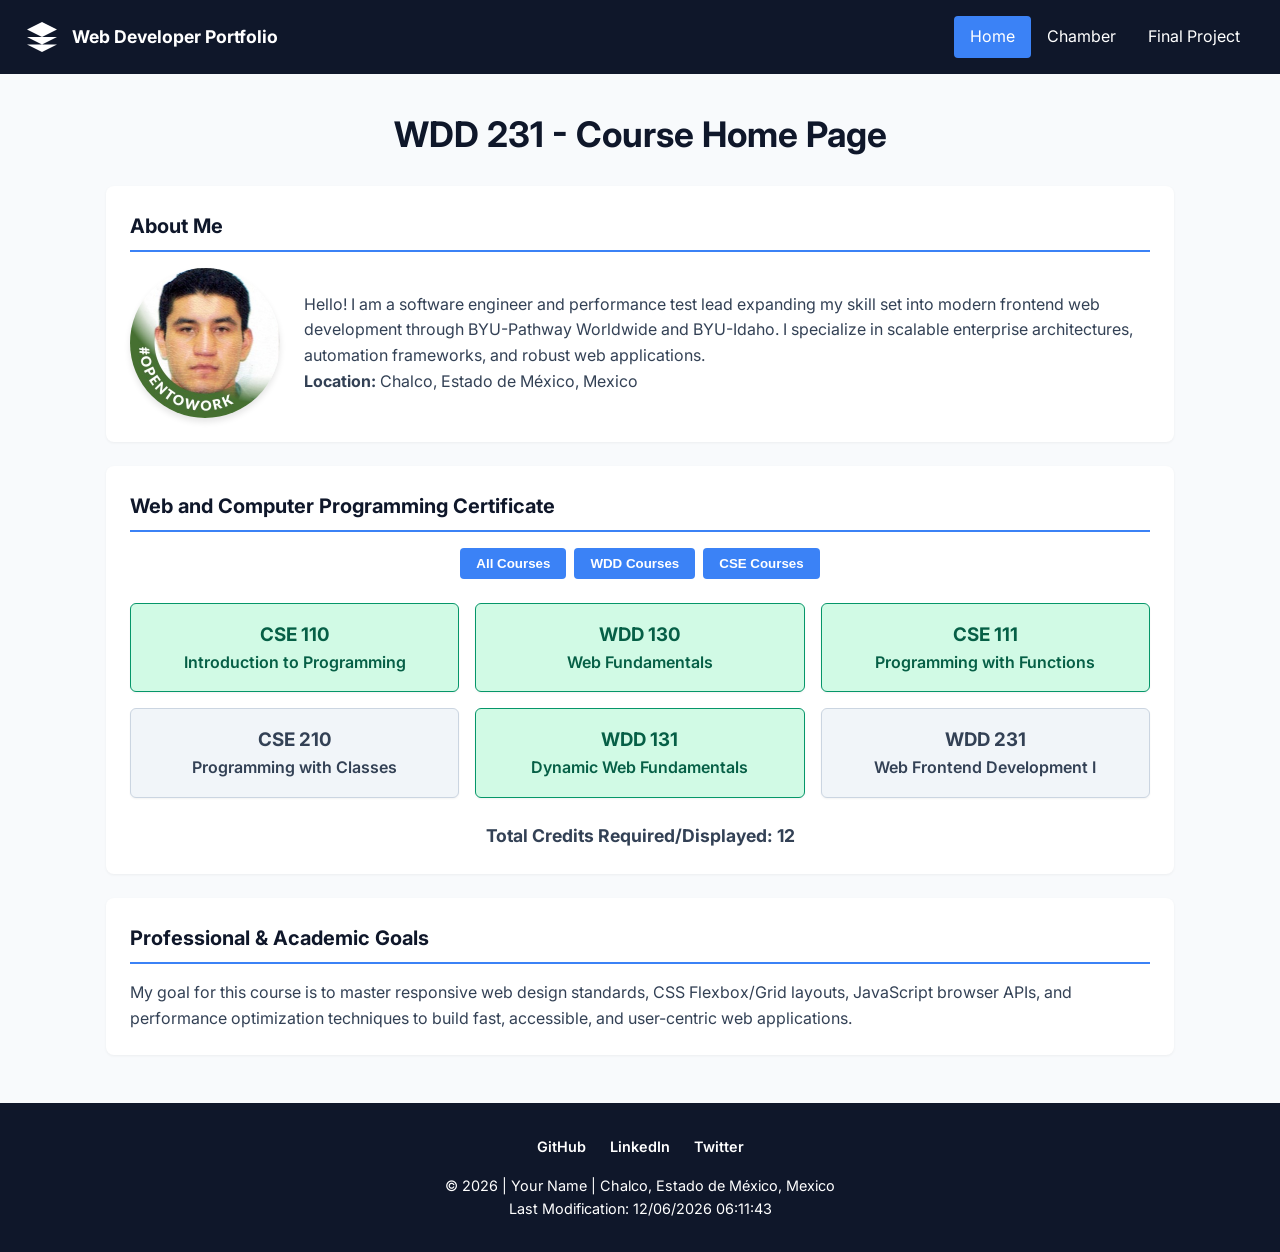
==== index.html @ 251a009f "Initial commit" ====
<!DOCTYPE html>
<html lang="en">
<head>
  <meta charset="UTF-8">
  <meta name="viewport" content="width=device-width, initial-scale=1.0">
  <title>WDD 231 - Course Home Page</title>
  <meta name="description" content="WDD 231 Course Home Page showcasing student profile, web development certificate coursework, and assignments for Web Frontend Development I.">
  <meta name="author" content="Senior Performance Test Engineer & Web Developer">
  
  <!-- Google Fonts -->
  <link rel="preconnect" href="https://fonts.googleapis.com">
  <link rel="preconnect" href="https://fonts.gstatic.com" crossorigin>
  <link href="https://fonts.googleapis.com/css2?family=Inter:wght@300;400;600;700&display=swap" rel="stylesheet">
  
  <!-- CSS Stylesheets -->
  <link rel="stylesheet" href="styles/small.css">
  <link rel="stylesheet" href="styles/larger.css">
  
  <!-- JavaScript Files with defer -->
  <script src="scripts/navigation.js" defer></script>
  <script src="scripts/date.js" defer></script>
  <script src="scripts/course.js" defer></script>
</head>
<body>
  <header>
    <div class="site-logo">
      <svg viewBox="0 0 24 24" width="36" height="36" aria-hidden="true">
        <path fill="#ffffff" d="M12 2L2 7l10 5 10-5-10-5zM2 17l10 5 10-5M2 12l10 5 10-5"></path>
      </svg>
      <span>Web Developer Portfolio</span>
    </div>
    <button id="menu-button" aria-label="Toggle navigation menu">☰</button>
    <nav id="animate-nav" class="navigation">
      <a href="index.html" class="active">Home</a>
      <a href="chamber/index.html">Chamber</a>
      <a href="https://github.com" target="_blank" rel="noopener">Final Project</a>
    </nav>
  </header>

  <main>
    <h1>WDD 231 - Course Home Page</h1>

    <!-- Section 1: About Me -->
    <section class="card">
      <h2>About Me</h2>
      <div class="about-content">
        <img src="images/ricardo-corona.jpeg" alt="Profile Picture" width="150" height="150" loading="lazy">
        <div>
          <p>Hello! I am a software engineer and performance test lead expanding my skill set into modern frontend web development through BYU-Pathway Worldwide and BYU-Idaho. I specialize in scalable enterprise architectures, automation frameworks, and robust web applications.</p>
          <p><strong>Location:</strong> Chalco, Estado de México, Mexico</p>
        </div>
      </div>
    </section>

    <!-- Section 2: Web and Computer Programming Certificate Courses -->
    <section class="card">
      <h2>Web and Computer Programming Certificate</h2>
      <div class="filter-buttons">
        <button id="all-courses">All Courses</button>
        <button id="wdd-courses">WDD Courses</button>
        <button id="cse-courses">CSE Courses</button>
      </div>
      <div id="course-container" class="course-grid">
        <!-- Courses will be dynamically injected here via course.js -->
      </div>
      <p id="total-credits" class="credits-display"></p>
    </section>

    <!-- Section 3: Professional Goals -->
    <section class="card">
      <h2>Professional & Academic Goals</h2>
      <p>My goal for this course is to master responsive web design standards, CSS Flexbox/Grid layouts, JavaScript browser APIs, and performance optimization techniques to build fast, accessible, and user-centric web applications.</p>
    </section>
  </main>

  <footer>
    <div class="social-links">
      <a href="https://github.com" target="_blank" rel="noopener" aria-label="GitHub">GitHub</a>
      <a href="https://linkedin.com" target="_blank" rel="noopener" aria-label="LinkedIn">LinkedIn</a>
      <a href="https://twitter.com" target="_blank" rel="noopener" aria-label="Twitter">Twitter</a>
    </div>
    <p>&copy; <span id="currentyear"></span> | Your Name | Chalco, Estado de México, Mexico</p>
    <p id="lastModified"></p>
  </footer>
</body>
</html>
---- styles/small.css ----
:root {
  --primary-color: #0f172a;
  --secondary-color: #3b82f6;
  --accent-color: #1e293b;
  --bg-color: #f8fafc;
  --card-bg: #ffffff;
  --text-color: #334155;
  --completed-bg: #d1fae5;
  --completed-border: #059669;
  --pending-bg: #f1f5f9;
  --pending-border: #cbd5e1;
}

* {
  box-sizing: border-box;
  margin: 0;
  padding: 0;
}

body {
  font-family: 'Inter', sans-serif;
  background-color: var(--bg-color);
  color: var(--text-color);
  line-height: 1.6;
}

/* Header & Navigation */
header {
  background-color: var(--primary-color);
  color: white;
  display: flex;
  justify-content: space-between;
  align-items: center;
  padding: 1rem 1.5rem;
  position: relative;
}

.site-logo {
  display: flex;
  align-items: center;
  gap: 0.75rem;
  font-weight: 700;
  font-size: 1.1rem;
}

#menu-button {
  background: none;
  border: none;
  color: white;
  font-size: 1.75rem;
  cursor: pointer;
}

.navigation {
  display: none;
  flex-direction: column;
  position: absolute;
  top: 100%;
  left: 0;
  width: 100%;
  background-color: var(--primary-color);
  box-shadow: 0 4px 6px -1px rgba(0,0,0,0.1);
  z-index: 10;
}

.navigation.open {
  display: flex;
}

.navigation a {
  padding: 1rem 1.5rem;
  color: white;
  text-decoration: none;
  text-align: center;
  border-top: 1px solid rgba(255,255,255,0.1);
  transition: background 0.2s;
}

.navigation a:hover, .navigation a.active {
  background-color: var(--secondary-color);
}

/* Main Layout */
main {
  max-width: 1100px;
  margin: 2rem auto;
  padding: 0 1rem;
}

h1 {
  font-size: 1.8rem;
  margin-bottom: 1.5rem;
  color: var(--primary-color);
  text-align: center;
}

.card {
  background-color: var(--card-bg);
  border-radius: 8px;
  padding: 1.5rem;
  margin-bottom: 1.5rem;
  box-shadow: 0 1px 3px rgba(0,0,0,0.05);
}

.card h2 {
  font-size: 1.25rem;
  margin-bottom: 1rem;
  color: var(--primary-color);
  border-bottom: 2px solid var(--secondary-color);
  padding-bottom: 0.5rem;
}

.about-content {
  display: flex;
  flex-direction: column;
  align-items: center;
  gap: 1.5rem;
  text-align: center;
}

.about-content img {
  border-radius: 50%;
  object-fit: cover;
  box-shadow: 0 4px 6px rgba(0,0,0,0.1);
}

/* Course Filters & Grid */
.filter-buttons {
  display: flex;
  justify-content: center;
  gap: 0.5rem;
  margin-bottom: 1.5rem;
  flex-wrap: wrap;
}

.filter-buttons button {
  padding: 0.5rem 1rem;
  background-color: var(--secondary-color);
  color: white;
  border: none;
  border-radius: 4px;
  cursor: pointer;
  font-weight: 600;
  transition: opacity 0.2s;
}

.filter-buttons button:hover {
  opacity: 0.9;
}

.course-grid {
  display: grid;
  grid-template-columns: 1fr;
  gap: 1rem;
}

.course-card {
  padding: 1rem;
  border-radius: 6px;
  text-align: center;
  font-weight: 600;
  box-shadow: 0 1px 2px rgba(0,0,0,0.05);
  transition: transform 0.2s;
}

.course-card.completed {
  background-color: var(--completed-bg);
  border: 1px solid var(--completed-border);
  color: #065f46;
}

.course-card.pending {
  background-color: var(--pending-bg);
  border: 1px solid var(--pending-border);
  color: var(--text-color);
}

.credits-display {
  margin-top: 1.5rem;
  font-weight: 700;
  text-align: center;
  font-size: 1.1rem;
}

/* Footer */
footer {
  background-color: var(--primary-color);
  color: white;
  text-align: center;
  padding: 2rem 1rem;
  margin-top: 3rem;
  font-size: 0.9rem;
}

.social-links {
  display: flex;
  justify-content: center;
  gap: 1.5rem;
  margin-bottom: 1rem;
}

.social-links a {
  color: white;
  text-decoration: none;
  font-weight: 600;
}

.social-links a:hover {
  color: var(--secondary-color);
}
---- styles/larger.css ----
@media screen and (min-width: 768px) {
  #menu-button {
    display: none;
  }

  .navigation {
    display: flex;
    position: static;
    flex-direction: row;
    width: auto;
    background: transparent;
    box-shadow: none;
  }

  .navigation a {
    border-top: none;
    padding: 0.5rem 1rem;
    border-radius: 4px;
  }

  .about-content {
    flex-direction: row;
    text-align: left;
  }

  .course-grid {
    grid-template-columns: repeat(3, 1fr);
  }

  h1 {
    font-size: 2.2rem;
  }
}
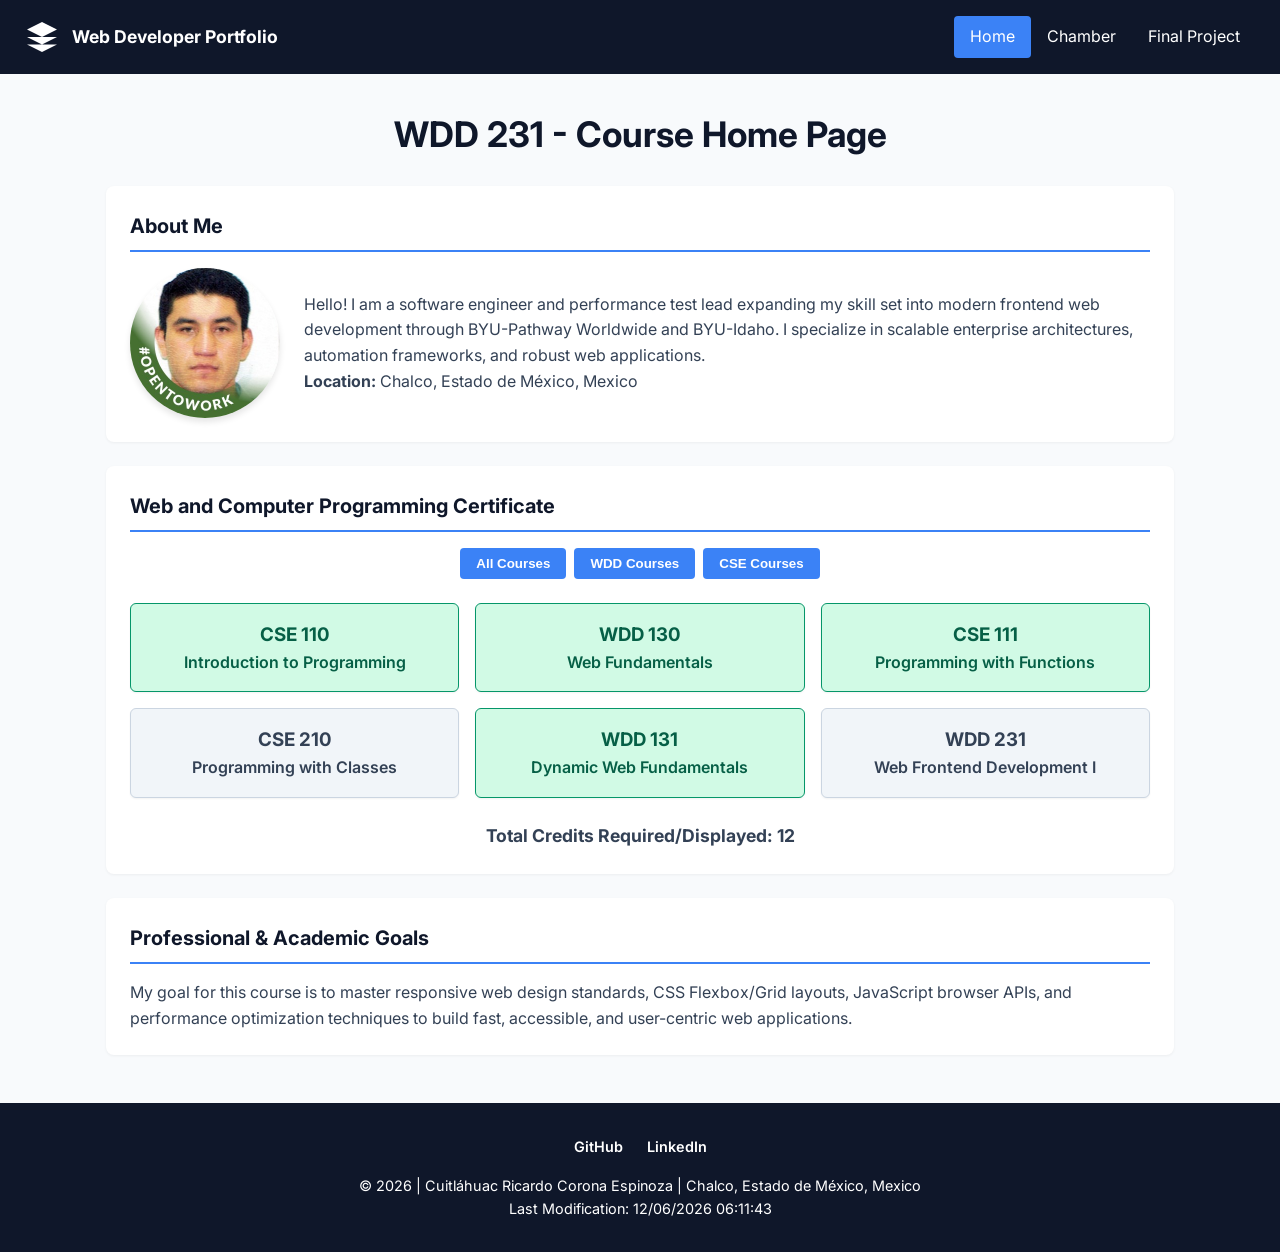
==== commit 344fa5bf: "Add W02 Chamber of Commerce Directory page, styles, script, and members JSON" ====
--- a/index.html
+++ b/index.html
@@ -1,26 +1,39 @@
 <!DOCTYPE html>
 <html lang="en">
+
 <head>
   <meta charset="UTF-8">
   <meta name="viewport" content="width=device-width, initial-scale=1.0">
-  <title>WDD 231 - Course Home Page</title>
-  <meta name="description" content="WDD 231 Course Home Page showcasing student profile, web development certificate coursework, and assignments for Web Frontend Development I.">
-  <meta name="author" content="Senior Performance Test Engineer & Web Developer">
-  
+  <title>WDD 231 - Course Home Page | Cuitláhuac Ricardo Corona Espinoza</title>
+  <meta name="description"
+    content="WDD 231 Course Home Page showcasing student profile, web development certificate coursework, and assignments for Web Frontend Development I.">
+  <meta name="author" content="Cuitláhuac Ricardo Corona Espinoza">
+
+  <!-- Open Graph Meta Tags -->
+  <meta property="og:title" content="WDD 231 - Cuitláhuac Ricardo Corona Espinoza">
+  <meta property="og:description"
+    content="Course Home Page showcasing web development coursework and projects for BYU-Idaho / BYU-Pathway.">
+  <meta property="og:url" content="https://legionrex7x77.github.io/wdd231/">
+  <meta property="og:image" content="https://legionrex7x77.github.io/wdd231/images/ricardo-corona.jpeg">
+
   <!-- Google Fonts -->
   <link rel="preconnect" href="https://fonts.googleapis.com">
   <link rel="preconnect" href="https://fonts.gstatic.com" crossorigin>
   <link href="https://fonts.googleapis.com/css2?family=Inter:wght@300;400;600;700&display=swap" rel="stylesheet">
-  
+
   <!-- CSS Stylesheets -->
   <link rel="stylesheet" href="styles/small.css">
   <link rel="stylesheet" href="styles/larger.css">
-  
+
   <!-- JavaScript Files with defer -->
   <script src="scripts/navigation.js" defer></script>
   <script src="scripts/date.js" defer></script>
   <script src="scripts/course.js" defer></script>
+
+  <!-- Favicon reference -->
+  <link rel="icon" href="favicon.ico">
 </head>
+
 <body>
   <header>
     <div class="site-logo">
@@ -33,7 +46,7 @@
     <nav id="animate-nav" class="navigation">
       <a href="index.html" class="active">Home</a>
       <a href="chamber/index.html">Chamber</a>
-      <a href="https://github.com" target="_blank" rel="noopener">Final Project</a>
+      <a href="https://github.com/legionrex7x77/wdd231" target="_blank" rel="noopener">Final Project</a>
     </nav>
   </header>
 
@@ -44,9 +57,11 @@
     <section class="card">
       <h2>About Me</h2>
       <div class="about-content">
-        <img src="images/ricardo-corona.jpeg" alt="Profile Picture" width="150" height="150" loading="lazy">
+        <img src="images/ricardo-corona.jpeg" alt="Cuitláhuac Ricardo Corona Espinoza Profile Picture" width="150" height="150" loading="lazy">
         <div>
-          <p>Hello! I am a software engineer and performance test lead expanding my skill set into modern frontend web development through BYU-Pathway Worldwide and BYU-Idaho. I specialize in scalable enterprise architectures, automation frameworks, and robust web applications.</p>
+          <p>Hello! I am a software engineer and performance test lead expanding my skill set into modern frontend web
+            development through BYU-Pathway Worldwide and BYU-Idaho. I specialize in scalable enterprise architectures,
+            automation frameworks, and robust web applications.</p>
           <p><strong>Location:</strong> Chalco, Estado de México, Mexico</p>
         </div>
       </div>
@@ -69,18 +84,20 @@
     <!-- Section 3: Professional Goals -->
     <section class="card">
       <h2>Professional & Academic Goals</h2>
-      <p>My goal for this course is to master responsive web design standards, CSS Flexbox/Grid layouts, JavaScript browser APIs, and performance optimization techniques to build fast, accessible, and user-centric web applications.</p>
+      <p>My goal for this course is to master responsive web design standards, CSS Flexbox/Grid layouts, JavaScript
+        browser APIs, and performance optimization techniques to build fast, accessible, and user-centric web
+        applications.</p>
     </section>
   </main>
 
   <footer>
     <div class="social-links">
-      <a href="https://github.com" target="_blank" rel="noopener" aria-label="GitHub">GitHub</a>
-      <a href="https://linkedin.com" target="_blank" rel="noopener" aria-label="LinkedIn">LinkedIn</a>
-      <a href="https://twitter.com" target="_blank" rel="noopener" aria-label="Twitter">Twitter</a>
+      <a href="https://github.com/legionrex7x77/wdd231" target="_blank" rel="noopener" aria-label="GitHub Repository">GitHub</a>
+      <a href="https://www.linkedin.com/in/cuitlahuac-ricardo-corona-espinoza-64647b182/" target="_blank" rel="noopener" aria-label="LinkedIn Profile">LinkedIn</a>
     </div>
-    <p>&copy; <span id="currentyear"></span> | Your Name | Chalco, Estado de México, Mexico</p>
+    <p>&copy; <span id="currentyear"></span> | Cuitláhuac Ricardo Corona Espinoza | Chalco, Estado de México, Mexico</p>
     <p id="lastModified"></p>
   </footer>
 </body>
+
 </html>
